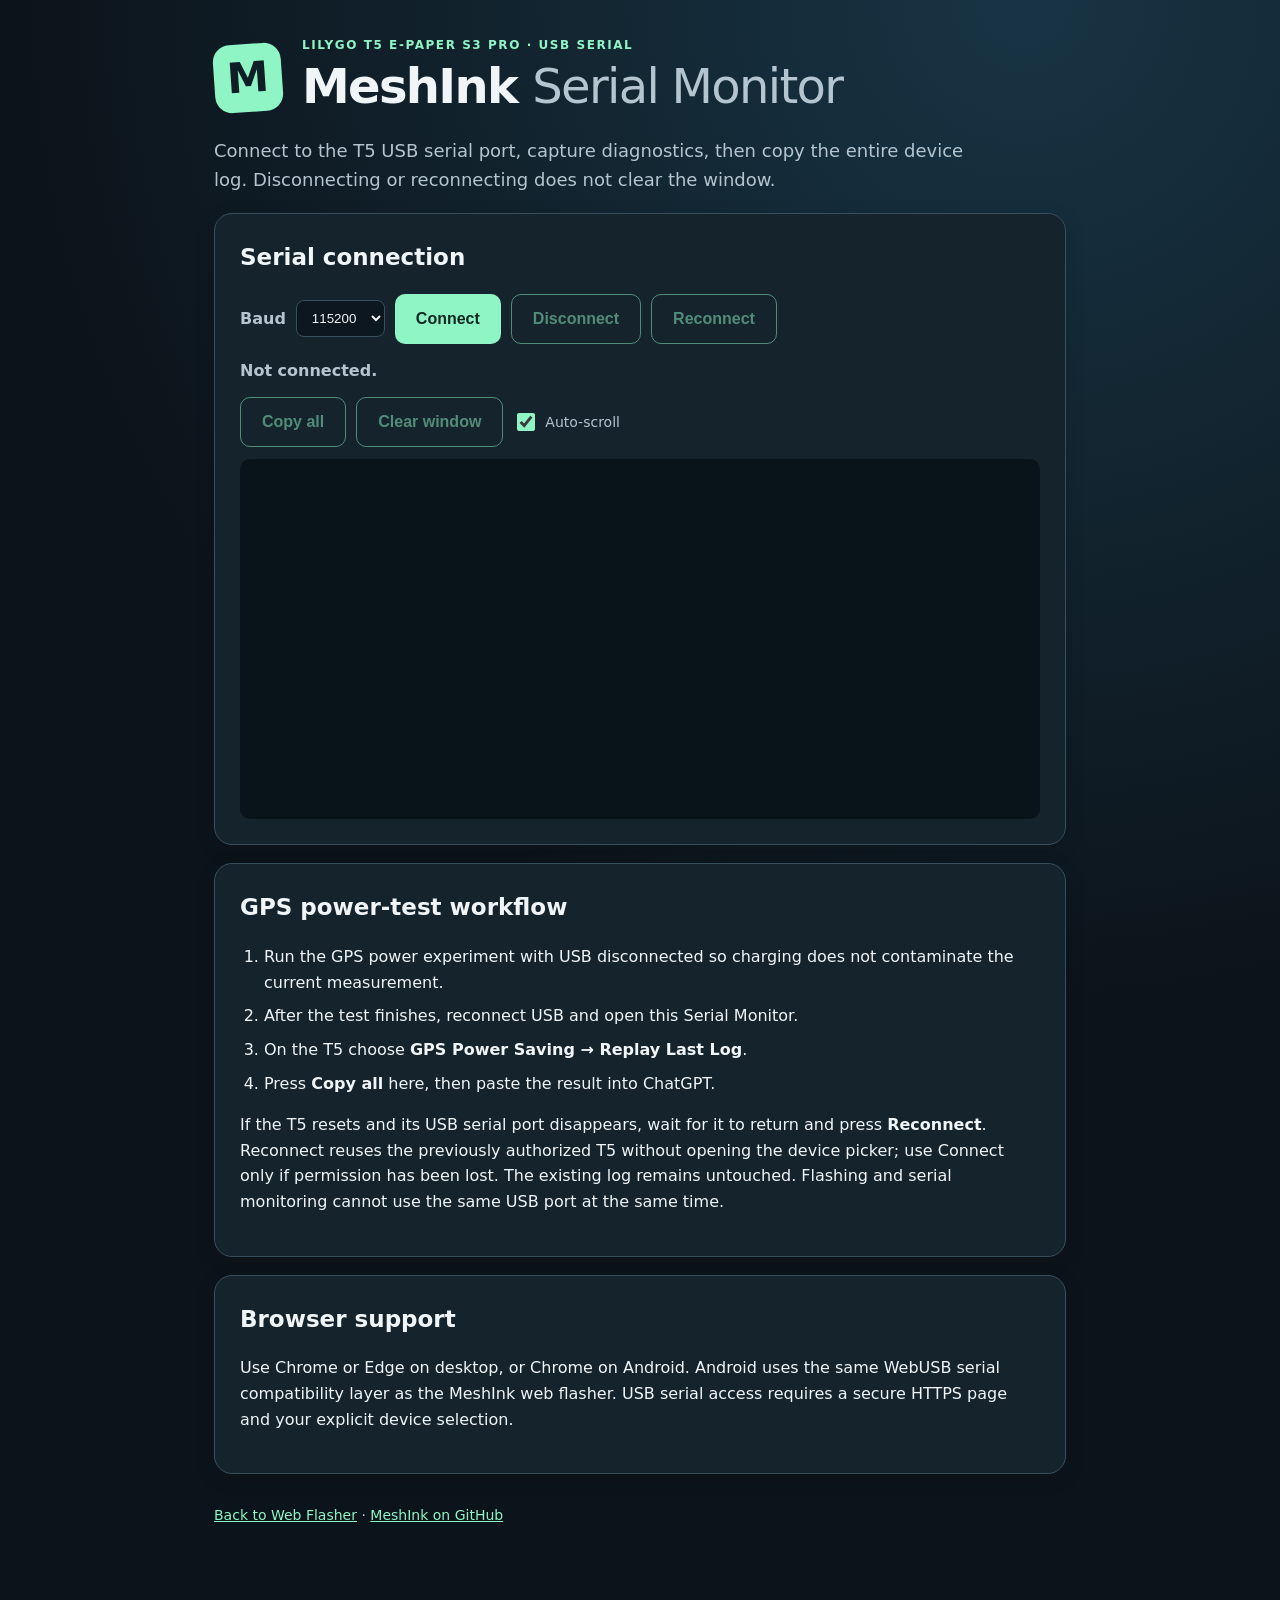
==== web/serial.html @ 802463f7 "web: clarify picker-free serial reconnect" ====
<!doctype html>
<html lang="en">
<head>
  <meta charset="utf-8">
  <meta name="viewport" content="width=device-width, initial-scale=1">
  <meta name="theme-color" content="#101b24">
  <title>MeshInk · Serial Monitor</title>
  <link rel="stylesheet" href="./style.css">
  <script type="module" src="./serial.js"></script>
</head>
<body>
  <main class="shell">
    <header class="brand">
      <div class="brand-icon" aria-hidden="true">M</div>
      <div><p class="eyebrow">LILYGO T5 E-PAPER S3 PRO · USB SERIAL</p><h1>MeshInk <span>Serial Monitor</span></h1></div>
    </header>
    <p class="intro">Connect to the T5 USB serial port, capture diagnostics, then copy the entire device log. Disconnecting or reconnecting does not clear the window.</p>

    <section class="panel" aria-labelledby="serial-heading">
      <h2 id="serial-heading">Serial connection</h2>
      <div class="serial-toolbar">
        <label for="baud-select">Baud</label>
        <select id="baud-select" aria-label="Serial baud rate">
          <option value="115200" selected>115200</option>
          <option value="9600">9600</option>
          <option value="57600">57600</option>
          <option value="230400">230400</option>
          <option value="460800">460800</option>
          <option value="921600">921600</option>
        </select>
        <button id="connect-button" type="button">Connect</button>
        <button id="disconnect-button" type="button" class="secondary-button" disabled>Disconnect</button>
        <button id="reconnect-button" type="button" class="secondary-button" disabled>Reconnect</button>
      </div>
      <p id="serial-status" class="serial-status" role="status" aria-live="polite">Not connected.</p>
      <div class="serial-log-actions">
        <button id="copy-button" type="button" class="secondary-button" disabled>Copy all</button>
        <button id="clear-button" type="button" class="secondary-button" disabled>Clear window</button>
        <label class="serial-autoscroll"><input id="autoscroll" type="checkbox" checked> Auto-scroll</label>
      </div>
      <pre id="serial-log" class="serial-monitor-log" role="log" aria-live="off"></pre>
    </section>

    <section class="panel" aria-labelledby="serial-help-heading">
      <h2 id="serial-help-heading">GPS power-test workflow</h2>
      <ol>
        <li>Run the GPS power experiment with USB disconnected so charging does not contaminate the current measurement.</li>
        <li>After the test finishes, reconnect USB and open this Serial Monitor.</li>
        <li>On the T5 choose <strong>GPS Power Saving → Replay Last Log</strong>.</li>
        <li>Press <strong>Copy all</strong> here, then paste the result into ChatGPT.</li>
      </ol>
      <p>If the T5 resets and its USB serial port disappears, wait for it to return and press <strong>Reconnect</strong>. Reconnect reuses the previously authorized T5 without opening the device picker; use Connect only if permission has been lost. The existing log remains untouched. Flashing and serial monitoring cannot use the same USB port at the same time.</p>
    </section>

    <section class="panel" aria-labelledby="browser-heading">
      <h2 id="browser-heading">Browser support</h2>
      <p>Use Chrome or Edge on desktop, or Chrome on Android. Android uses the same WebUSB serial compatibility layer as the MeshInk web flasher. USB serial access requires a secure HTTPS page and your explicit device selection.</p>
    </section>

    <footer><a href="./">Back to Web Flasher</a> · <a href="https://github.com/samo-nz/mesh-ink" target="_blank" rel="noopener noreferrer">MeshInk on GitHub</a></footer>
  </main>
</body>
</html>
---- web/style.css ----
:root{color-scheme:dark;--bg:#0c141b;--panel:#15232d;--line:#38505e;--ink:#f0f5f7;--muted:#b5c5cf;--accent:#8ff5c5;--warn:#ffbd91;--focus:#aad9ff}*{box-sizing:border-box}body{margin:0;background:radial-gradient(circle at 80% 0,#183444 0,var(--bg) 52%);color:var(--ink);font:16px/1.6 system-ui,-apple-system,BlinkMacSystemFont,"Segoe UI",sans-serif}.shell{max-width:900px;margin:auto;padding:36px 24px 60px}.brand{display:flex;align-items:center;gap:20px}.brand-icon{display:grid;place-items:center;width:68px;height:68px;flex:none;border-radius:17px;color:#101e27;background:var(--accent);font-size:42px;font-weight:900;transform:rotate(-4deg)}h1{font-size:clamp(30px,5vw,48px);letter-spacing:-.035em;line-height:1.13;margin:4px 0 6px}h1 span{font-weight:400;color:var(--muted)}.eyebrow{margin:0;color:var(--accent);letter-spacing:.13em;font-size:12px;font-weight:800}.intro{font-size:18px;color:var(--muted);max-width:760px}.status-line{display:inline-block;border:1px solid var(--line);border-radius:50px;padding:5px 15px;color:var(--accent);font-weight:650;margin-bottom:12px}.panel{background:var(--panel);border:1px solid var(--line);border-radius:18px;padding:25px;margin:18px 0;box-shadow:0 5px 20px #0002}h2{margin:0 0 18px;font-size:23px}.choices{display:grid;gap:12px}.option{display:flex;gap:14px;align-items:flex-start;border:2px solid var(--line);border-radius:13px;padding:17px;cursor:pointer;min-height:102px}.option:has(input:checked){border-color:var(--accent);background:#1b3536}.option.destructive:has(input:checked){border-color:var(--warn);background:#3a2b26}.option input{accent-color:var(--accent);width:20px;height:20px;margin:5px 0 0;flex:none}.option span{display:block}.option strong{font-size:18px}.option small{display:block;font-size:14px;color:var(--muted);margin-top:5px;line-height:1.55}code{border-radius:4px;background:#0005;padding:1px 5px;color:#d9e8ef}.wipe-confirm{margin:14px 0;padding:15px 18px;border:1px solid var(--warn);border-radius:11px}.wipe-confirm[hidden],progress[hidden]{display:none}.wipe-confirm input{font:inherit;letter-spacing:.1em;background:#071017;color:var(--ink);border:1px solid var(--line);border-radius:8px;padding:8px;margin-left:8px;width:125px}.warning{color:var(--warn);margin:8px 0 0}.actions{display:flex;gap:16px;align-items:center;margin-top:22px;flex-wrap:wrap}button{appearance:none;border:none;border-radius:10px;background:var(--accent);color:#112820;padding:13px 21px;font:700 16px/1.2 inherit;cursor:pointer;min-height:50px;font-weight:800;font-size:16px}button:hover:not(:disabled){filter:brightness(1.08)}button:disabled{opacity:.5;cursor:not-allowed}button.wipe{background:var(--warn);color:#382011}#flash-detail{font-size:14px;color:var(--muted)}progress{margin-top:18px;width:100%;height:16px;accent-color:var(--accent)}#progress-label{margin:5px 0;color:var(--muted)}ol{padding-left:24px}li{margin:8px 0}a{color:var(--accent)}pre{margin:0;white-space:pre-wrap;overflow-wrap:anywhere;border-radius:10px;background:#08131a;color:#c5ffdd;font:13px/1.55 ui-monospace,Consolas,monospace;padding:18px;max-height:265px;overflow:auto}footer{font-size:14px;color:var(--muted);margin:30px 0}button:focus-visible,input:focus-visible,a:focus-visible{outline:3px solid var(--focus);outline-offset:3px}@media(max-width:560px){.shell{padding:20px 14px 44px}.panel{padding:18px}.brand{gap:12px}.brand-icon{width:54px;height:54px;font-size:34px}.wipe-confirm input{display:block;margin:8px 0}}
/* Keep live activity visible beside the flash action instead of below setup instructions. */
.live-status{margin-top:15px;border-top:1px solid var(--line);padding-top:12px}
.live-status h3{font-size:16px;margin:0 0 8px;color:var(--accent)}
.live-status pre{max-height:185px;min-height:74px}
button[hidden]{display:none}
#restart-button{background:transparent;color:var(--accent);border:1px solid var(--accent)}

.firmware-status{display:flex;align-items:center;gap:10px;flex-wrap:wrap}
.source-select-label{color:var(--muted);font-size:13px;font-weight:700;margin-left:2px}
#firmware-source-select{appearance:auto;background:#0c171f;color:var(--ink);border:1px solid var(--line);border-radius:8px;padding:5px 9px;font:650 13px/1.2 inherit;cursor:pointer}
#firmware-source-select:focus-visible{outline:3px solid var(--focus);outline-offset:2px}
.hidden-file-input{position:fixed;left:-10000px;top:auto;width:1px;height:1px;opacity:0;pointer-events:none}


/* Web flasher -> standalone serial monitor */
.tool-links{display:flex;align-items:center;gap:12px;flex-wrap:wrap;margin:12px 0 18px;color:var(--muted);font-size:14px}
.tool-link{display:inline-flex;align-items:center;border:1px solid var(--accent);border-radius:999px;padding:7px 12px;text-decoration:none;font-weight:800}
.serial-toolbar,.serial-log-actions{display:flex;align-items:center;gap:10px;flex-wrap:wrap}
.serial-toolbar label{color:var(--muted);font-weight:700}
.serial-toolbar select{appearance:auto;background:#0c171f;color:var(--ink);border:1px solid var(--line);border-radius:8px;padding:9px 11px;font:650 14px/1.2 inherit}
.secondary-button{background:transparent;color:var(--accent);border:1px solid var(--accent)}
.serial-status{min-height:1.6em;margin:14px 0;color:var(--muted);font-weight:650}
.serial-status[data-kind="ok"]{color:var(--accent)}
.serial-status[data-kind="warn"],.serial-status[data-kind="error"]{color:var(--warn)}
.serial-log-actions{margin:12px 0}
.serial-autoscroll{display:inline-flex;align-items:center;gap:7px;color:var(--muted);font-size:14px}
.serial-autoscroll input{width:18px;height:18px;accent-color:var(--accent)}
.serial-monitor-log{min-height:360px;max-height:62vh;white-space:pre-wrap;overflow-wrap:anywhere}
@media(max-width:560px){.serial-toolbar button,.serial-log-actions button{flex:1 1 42%}.serial-monitor-log{min-height:320px;max-height:56vh}}
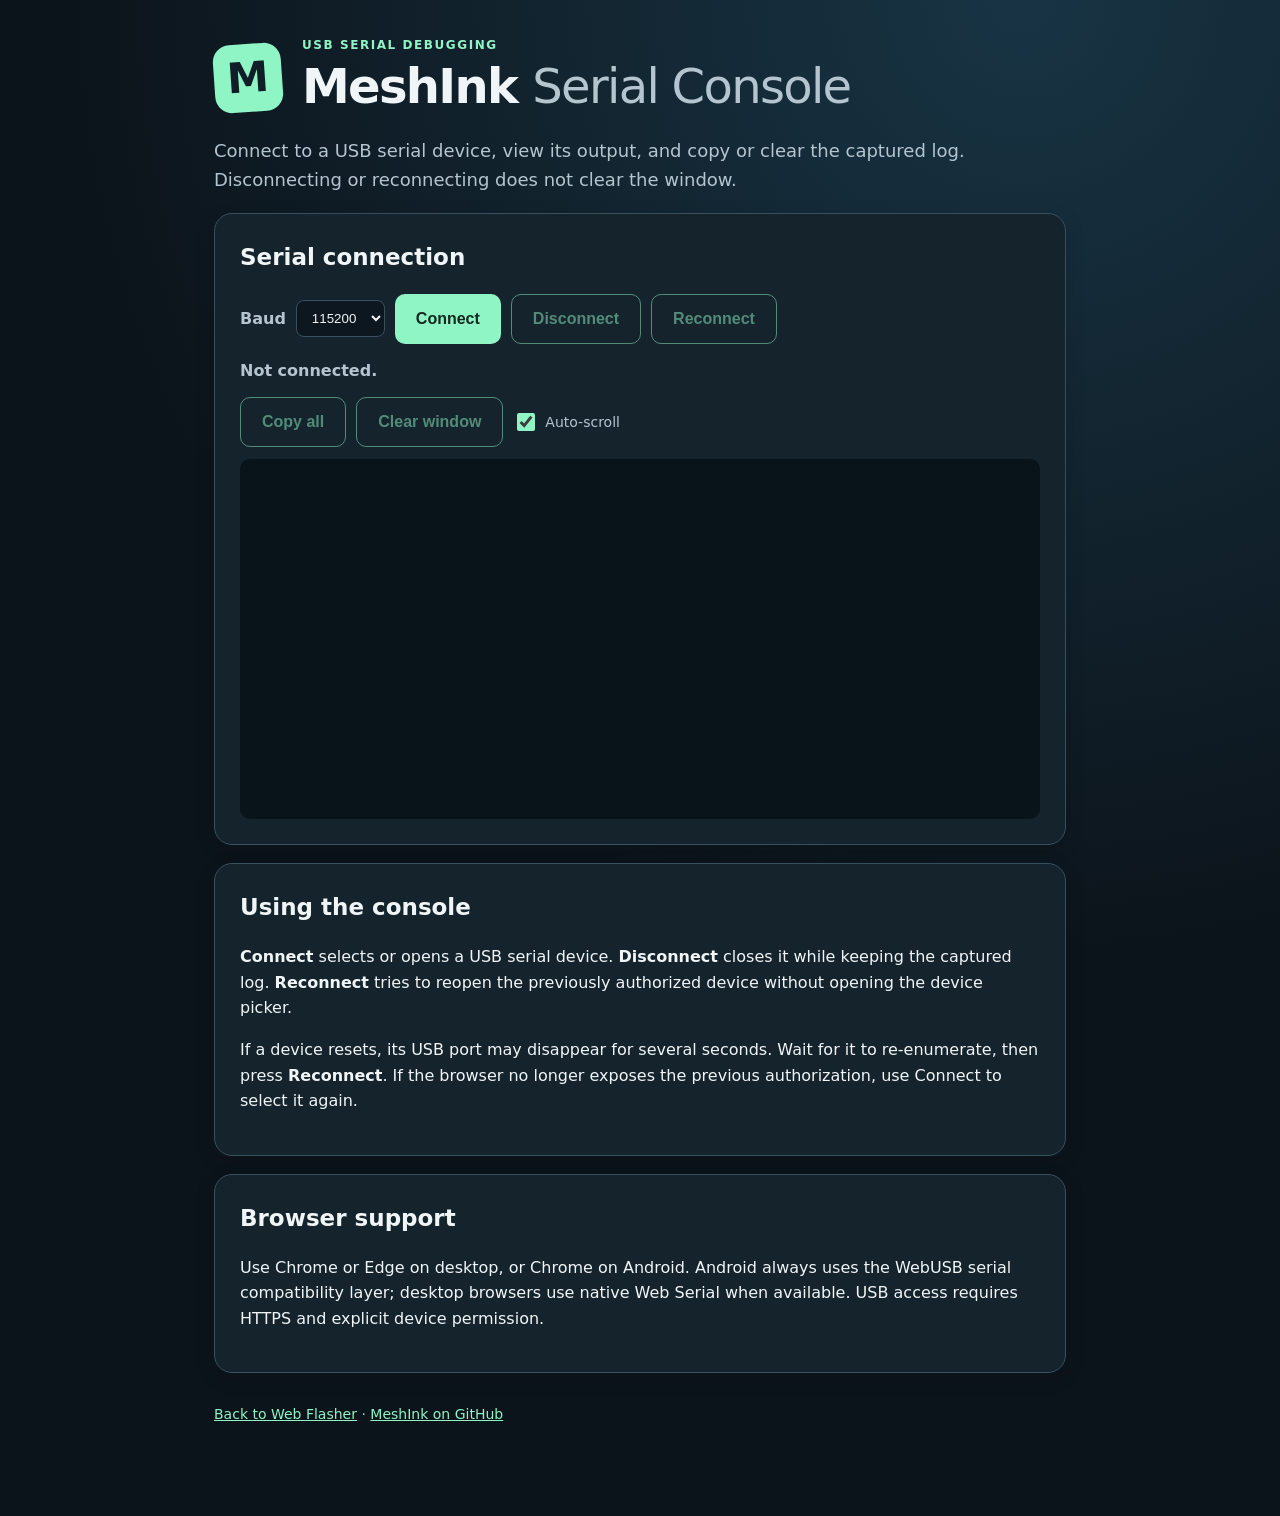
==== commit 8a2ac09b: "web: refine Android serial console" ====
--- a/web/serial.html
+++ b/web/serial.html
@@ -4,7 +4,7 @@
   <meta charset="utf-8">
   <meta name="viewport" content="width=device-width, initial-scale=1">
   <meta name="theme-color" content="#101b24">
-  <title>MeshInk · Serial Monitor</title>
+  <title>MeshInk · Serial Console</title>
   <link rel="stylesheet" href="./style.css">
   <script type="module" src="./serial.js"></script>
 </head>
@@ -12,9 +12,9 @@
   <main class="shell">
     <header class="brand">
       <div class="brand-icon" aria-hidden="true">M</div>
-      <div><p class="eyebrow">LILYGO T5 E-PAPER S3 PRO · USB SERIAL</p><h1>MeshInk <span>Serial Monitor</span></h1></div>
+      <div><p class="eyebrow">USB SERIAL DEBUGGING</p><h1>MeshInk <span>Serial Console</span></h1></div>
     </header>
-    <p class="intro">Connect to the T5 USB serial port, capture diagnostics, then copy the entire device log. Disconnecting or reconnecting does not clear the window.</p>
+    <p class="intro">Connect to a USB serial device, view its output, and copy or clear the captured log. Disconnecting or reconnecting does not clear the window.</p>
 
     <section class="panel" aria-labelledby="serial-heading">
       <h2 id="serial-heading">Serial connection</h2>
@@ -41,20 +41,15 @@
       <pre id="serial-log" class="serial-monitor-log" role="log" aria-live="off"></pre>
     </section>
 
-    <section class="panel" aria-labelledby="serial-help-heading">
-      <h2 id="serial-help-heading">GPS power-test workflow</h2>
-      <ol>
-        <li>Run the GPS power experiment with USB disconnected so charging does not contaminate the current measurement.</li>
-        <li>After the test finishes, reconnect USB and open this Serial Monitor.</li>
-        <li>On the T5 choose <strong>GPS Power Saving → Replay Last Log</strong>.</li>
-        <li>Press <strong>Copy all</strong> here, then paste the result into ChatGPT.</li>
-      </ol>
-      <p>If the T5 resets and its USB serial port disappears, wait for it to return and press <strong>Reconnect</strong>. Reconnect reuses the previously authorized T5 without opening the device picker; use Connect only if permission has been lost. The existing log remains untouched. Flashing and serial monitoring cannot use the same USB port at the same time.</p>
+    <section class="panel" aria-labelledby="console-help-heading">
+      <h2 id="console-help-heading">Using the console</h2>
+      <p><strong>Connect</strong> selects or opens a USB serial device. <strong>Disconnect</strong> closes it while keeping the captured log. <strong>Reconnect</strong> tries to reopen the previously authorized device without opening the device picker.</p>
+      <p>If a device resets, its USB port may disappear for several seconds. Wait for it to re-enumerate, then press <strong>Reconnect</strong>. If the browser no longer exposes the previous authorization, use Connect to select it again.</p>
     </section>
 
     <section class="panel" aria-labelledby="browser-heading">
       <h2 id="browser-heading">Browser support</h2>
-      <p>Use Chrome or Edge on desktop, or Chrome on Android. Android uses the same WebUSB serial compatibility layer as the MeshInk web flasher. USB serial access requires a secure HTTPS page and your explicit device selection.</p>
+      <p>Use Chrome or Edge on desktop, or Chrome on Android. Android always uses the WebUSB serial compatibility layer; desktop browsers use native Web Serial when available. USB access requires HTTPS and explicit device permission.</p>
     </section>
 
     <footer><a href="./">Back to Web Flasher</a> · <a href="https://github.com/samo-nz/mesh-ink" target="_blank" rel="noopener noreferrer">MeshInk on GitHub</a></footer>
--- a/web/style.css
+++ b/web/style.css
@@ -1,4 +1,4 @@
-:root{color-scheme:dark;--bg:#0c141b;--panel:#15232d;--line:#38505e;--ink:#f0f5f7;--muted:#b5c5cf;--accent:#8ff5c5;--warn:#ffbd91;--focus:#aad9ff}*{box-sizing:border-box}body{margin:0;background:radial-gradient(circle at 80% 0,#183444 0,var(--bg) 52%);color:var(--ink);font:16px/1.6 system-ui,-apple-system,BlinkMacSystemFont,"Segoe UI",sans-serif}.shell{max-width:900px;margin:auto;padding:36px 24px 60px}.brand{display:flex;align-items:center;gap:20px}.brand-icon{display:grid;place-items:center;width:68px;height:68px;flex:none;border-radius:17px;color:#101e27;background:var(--accent);font-size:42px;font-weight:900;transform:rotate(-4deg)}h1{font-size:clamp(30px,5vw,48px);letter-spacing:-.035em;line-height:1.13;margin:4px 0 6px}h1 span{font-weight:400;color:var(--muted)}.eyebrow{margin:0;color:var(--accent);letter-spacing:.13em;font-size:12px;font-weight:800}.intro{font-size:18px;color:var(--muted);max-width:760px}.status-line{display:inline-block;border:1px solid var(--line);border-radius:50px;padding:5px 15px;color:var(--accent);font-weight:650;margin-bottom:12px}.panel{background:var(--panel);border:1px solid var(--line);border-radius:18px;padding:25px;margin:18px 0;box-shadow:0 5px 20px #0002}h2{margin:0 0 18px;font-size:23px}.choices{display:grid;gap:12px}.option{display:flex;gap:14px;align-items:flex-start;border:2px solid var(--line);border-radius:13px;padding:17px;cursor:pointer;min-height:102px}.option:has(input:checked){border-color:var(--accent);background:#1b3536}.option.destructive:has(input:checked){border-color:var(--warn);background:#3a2b26}.option input{accent-color:var(--accent);width:20px;height:20px;margin:5px 0 0;flex:none}.option span{display:block}.option strong{font-size:18px}.option small{display:block;font-size:14px;color:var(--muted);margin-top:5px;line-height:1.55}code{border-radius:4px;background:#0005;padding:1px 5px;color:#d9e8ef}.wipe-confirm{margin:14px 0;padding:15px 18px;border:1px solid var(--warn);border-radius:11px}.wipe-confirm[hidden],progress[hidden]{display:none}.wipe-confirm input{font:inherit;letter-spacing:.1em;background:#071017;color:var(--ink);border:1px solid var(--line);border-radius:8px;padding:8px;margin-left:8px;width:125px}.warning{color:var(--warn);margin:8px 0 0}.actions{display:flex;gap:16px;align-items:center;margin-top:22px;flex-wrap:wrap}button{appearance:none;border:none;border-radius:10px;background:var(--accent);color:#112820;padding:13px 21px;font:700 16px/1.2 inherit;cursor:pointer;min-height:50px;font-weight:800;font-size:16px}button:hover:not(:disabled){filter:brightness(1.08)}button:disabled{opacity:.5;cursor:not-allowed}button.wipe{background:var(--warn);color:#382011}#flash-detail{font-size:14px;color:var(--muted)}progress{margin-top:18px;width:100%;height:16px;accent-color:var(--accent)}#progress-label{margin:5px 0;color:var(--muted)}ol{padding-left:24px}li{margin:8px 0}a{color:var(--accent)}pre{margin:0;white-space:pre-wrap;overflow-wrap:anywhere;border-radius:10px;background:#08131a;color:#c5ffdd;font:13px/1.55 ui-monospace,Consolas,monospace;padding:18px;max-height:265px;overflow:auto}footer{font-size:14px;color:var(--muted);margin:30px 0}button:focus-visible,input:focus-visible,a:focus-visible{outline:3px solid var(--focus);outline-offset:3px}@media(max-width:560px){.shell{padding:20px 14px 44px}.panel{padding:18px}.brand{gap:12px}.brand-icon{width:54px;height:54px;font-size:34px}.wipe-confirm input{display:block;margin:8px 0}}
+:root{color-scheme:dark;--bg:#0c141b;--panel:#15232d;--line:#38505e;--ink:#f0f5f7;--muted:#b5c5cf;--accent:#8ff5c5;--warn:#ffbd91;--focus:#aad9ff}*{box-sizing:border-box}body{margin:0;background:radial-gradient(circle at 80% 0,#183444 0,var(--bg) 52%);color:var(--ink);font:16px/1.6 system-ui,-apple-system,BlinkMacSystemFont,"Segoe UI",sans-serif}.shell{max-width:900px;margin:auto;padding:36px 24px 60px}.brand{display:flex;align-items:center;gap:20px}.brand-icon{display:grid;place-items:center;width:68px;height:68px;flex:none;border-radius:17px;color:#101e27;background:var(--accent);font-size:42px;font-weight:900;transform:rotate(-4deg)}h1{font-size:clamp(30px,5vw,48px);letter-spacing:-.035em;line-height:1.13;margin:4px 0 6px}h1 span{font-weight:400;color:var(--muted)}.eyebrow{margin:0;color:var(--accent);letter-spacing:.13em;font-size:12px;font-weight:800}.intro{font-size:18px;color:var(--muted);max-width:760px}.status-line{display:inline-block;border:1px solid var(--line);border-radius:50px;padding:5px 15px;color:var(--accent);font-weight:650;margin-bottom:12px}.panel{background:var(--panel);border:1px solid var(--line);border-radius:18px;padding:25px;margin:18px 0;box-shadow:0 5px 20px #0002}h2{margin:0 0 18px;font-size:23px}.choices{display:grid;gap:12px}.option{display:flex;gap:14px;align-items:flex-start;border:2px solid var(--line);border-radius:13px;padding:17px;cursor:pointer;min-height:102px}.option:has(input:checked){border-color:var(--accent);background:#1b3536}.option.destructive:has(input:checked){border-color:var(--warn);background:#3a2b26}.option input{accent-color:var(--accent);width:20px;height:20px;margin:5px 0 0;flex:none}.option span{display:block}.option strong{font-size:18px}.option small{display:block;font-size:14px;color:var(--muted);margin-top:5px;line-height:1.55}code{border-radius:4px;background:#0005;padding:1px 5px;color:#d9e8ef}.wipe-confirm{margin:14px 0;padding:15px 18px;border:1px solid var(--warn);border-radius:11px}.wipe-confirm[hidden],progress[hidden]{display:none}.wipe-confirm input{font:inherit;letter-spacing:.1em;background:#071017;color:var(--ink);border:1px solid var(--line);border-radius:8px;padding:8px;margin-left:8px;width:125px}.warning{color:var(--warn);margin:8px 0 0}.actions{display:flex;gap:16px;align-items:center;margin-top:22px;flex-wrap:wrap}button{appearance:none;border:none;border-radius:10px;background:var(--accent);color:#112820;padding:13px 21px;font:700 16px/1.2 inherit;cursor:pointer;min-height:50px;font-weight:800;font-size:16px}button:hover:not(:disabled){filter:brightness(1.08)}button:disabled{opacity:.5;cursor:not-allowed}button.wipe{background:var(--warn);color:#382011}#flash-detail{font-size:14px;color:var(--muted)}progress{margin-top:18px;width:100%;height:16px;accent-color:var(--accent)}#progress-label{margin:5px 0;color:var(--muted)}ol{padding-left:24px}li{margin:8px 0}a{color:var(--accent)}pre{margin:0;white-space:pre-wrap;overflow-wrap:anywhere;border-radius:10px;background:#08131a;color:#c5ffdd;font:13px/1.55 ui-monospace,Consolas,monospace;padding:18px;max-height:265px;overflow:auto}footer{font-size:14px;color:var(--muted);margin:30px 0}button:focus-visible,input:focus-visible,select:focus-visible,a:focus-visible{outline:3px solid var(--focus);outline-offset:3px}@media(max-width:560px){.shell{padding:20px 14px 44px}.panel{padding:18px}.brand{gap:12px}.brand-icon{width:54px;height:54px;font-size:34px}.wipe-confirm input{display:block;margin:8px 0}}
 /* Keep live activity visible beside the flash action instead of below setup instructions. */
 .live-status{margin-top:15px;border-top:1px solid var(--line);padding-top:12px}
 .live-status h3{font-size:16px;margin:0 0 8px;color:var(--accent)}
@@ -13,9 +13,8 @@
 .hidden-file-input{position:fixed;left:-10000px;top:auto;width:1px;height:1px;opacity:0;pointer-events:none}
 
 
-/* Web flasher -> standalone serial monitor */
-.tool-links{display:flex;align-items:center;gap:12px;flex-wrap:wrap;margin:12px 0 18px;color:var(--muted);font-size:14px}
-.tool-link{display:inline-flex;align-items:center;border:1px solid var(--accent);border-radius:999px;padding:7px 12px;text-decoration:none;font-weight:800}
+/* Web flasher -> standalone serial console */
+.serial-console-button{display:inline-flex;align-items:center;justify-content:center;border:1px solid var(--accent);border-radius:8px;padding:6px 11px;text-decoration:none;font:800 13px/1.2 inherit;min-height:32px;white-space:nowrap}
 .serial-toolbar,.serial-log-actions{display:flex;align-items:center;gap:10px;flex-wrap:wrap}
 .serial-toolbar label{color:var(--muted);font-weight:700}
 .serial-toolbar select{appearance:auto;background:#0c171f;color:var(--ink);border:1px solid var(--line);border-radius:8px;padding:9px 11px;font:650 14px/1.2 inherit}
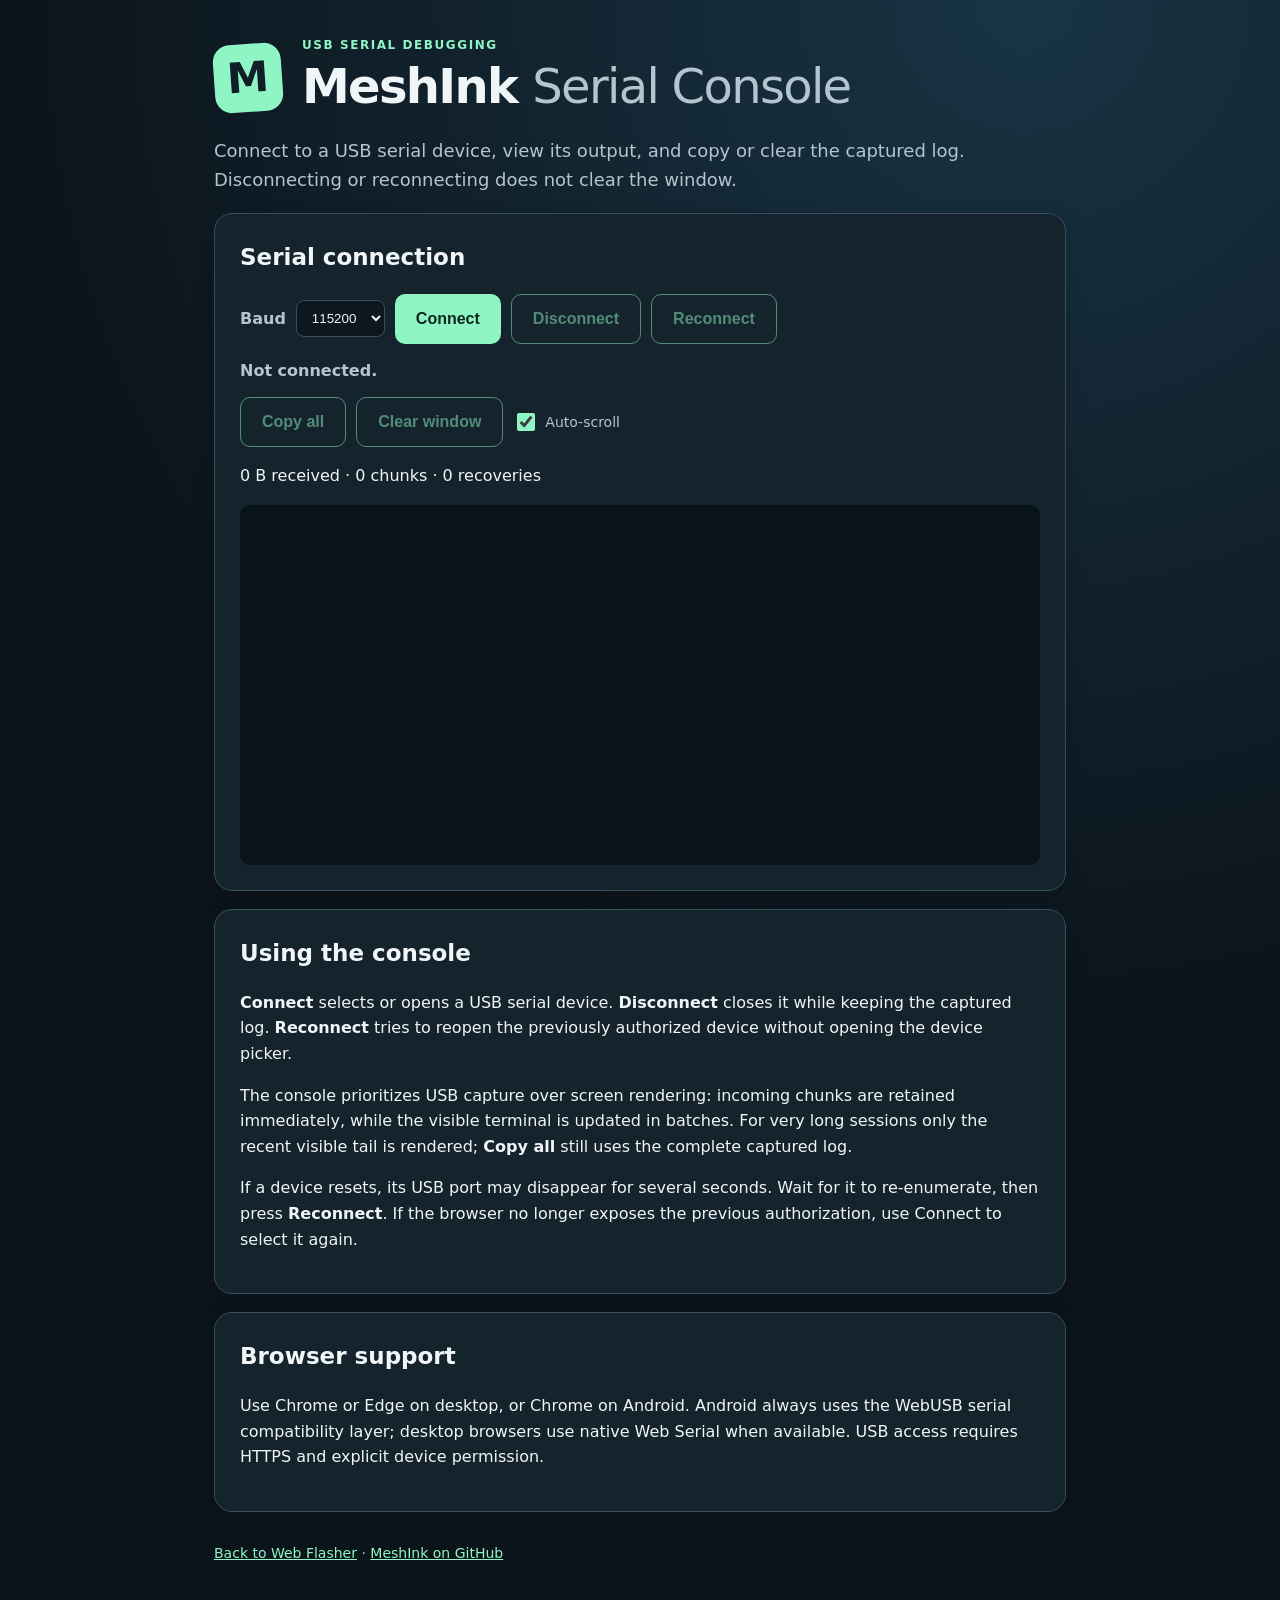
==== commit a1ad90e7: "web: explain receiver-first serial console" ====
--- a/web/serial.html
+++ b/web/serial.html
@@ -38,12 +38,14 @@
         <button id="clear-button" type="button" class="secondary-button" disabled>Clear window</button>
         <label class="serial-autoscroll"><input id="autoscroll" type="checkbox" checked> Auto-scroll</label>
       </div>
+      <p id="serial-stats" class="serial-stats">0 B received · 0 chunks · 0 recoveries</p>
       <pre id="serial-log" class="serial-monitor-log" role="log" aria-live="off"></pre>
     </section>
 
     <section class="panel" aria-labelledby="console-help-heading">
       <h2 id="console-help-heading">Using the console</h2>
       <p><strong>Connect</strong> selects or opens a USB serial device. <strong>Disconnect</strong> closes it while keeping the captured log. <strong>Reconnect</strong> tries to reopen the previously authorized device without opening the device picker.</p>
+      <p>The console prioritizes USB capture over screen rendering: incoming chunks are retained immediately, while the visible terminal is updated in batches. For very long sessions only the recent visible tail is rendered; <strong>Copy all</strong> still uses the complete captured log.</p>
       <p>If a device resets, its USB port may disappear for several seconds. Wait for it to re-enumerate, then press <strong>Reconnect</strong>. If the browser no longer exposes the previous authorization, use Connect to select it again.</p>
     </section>
 
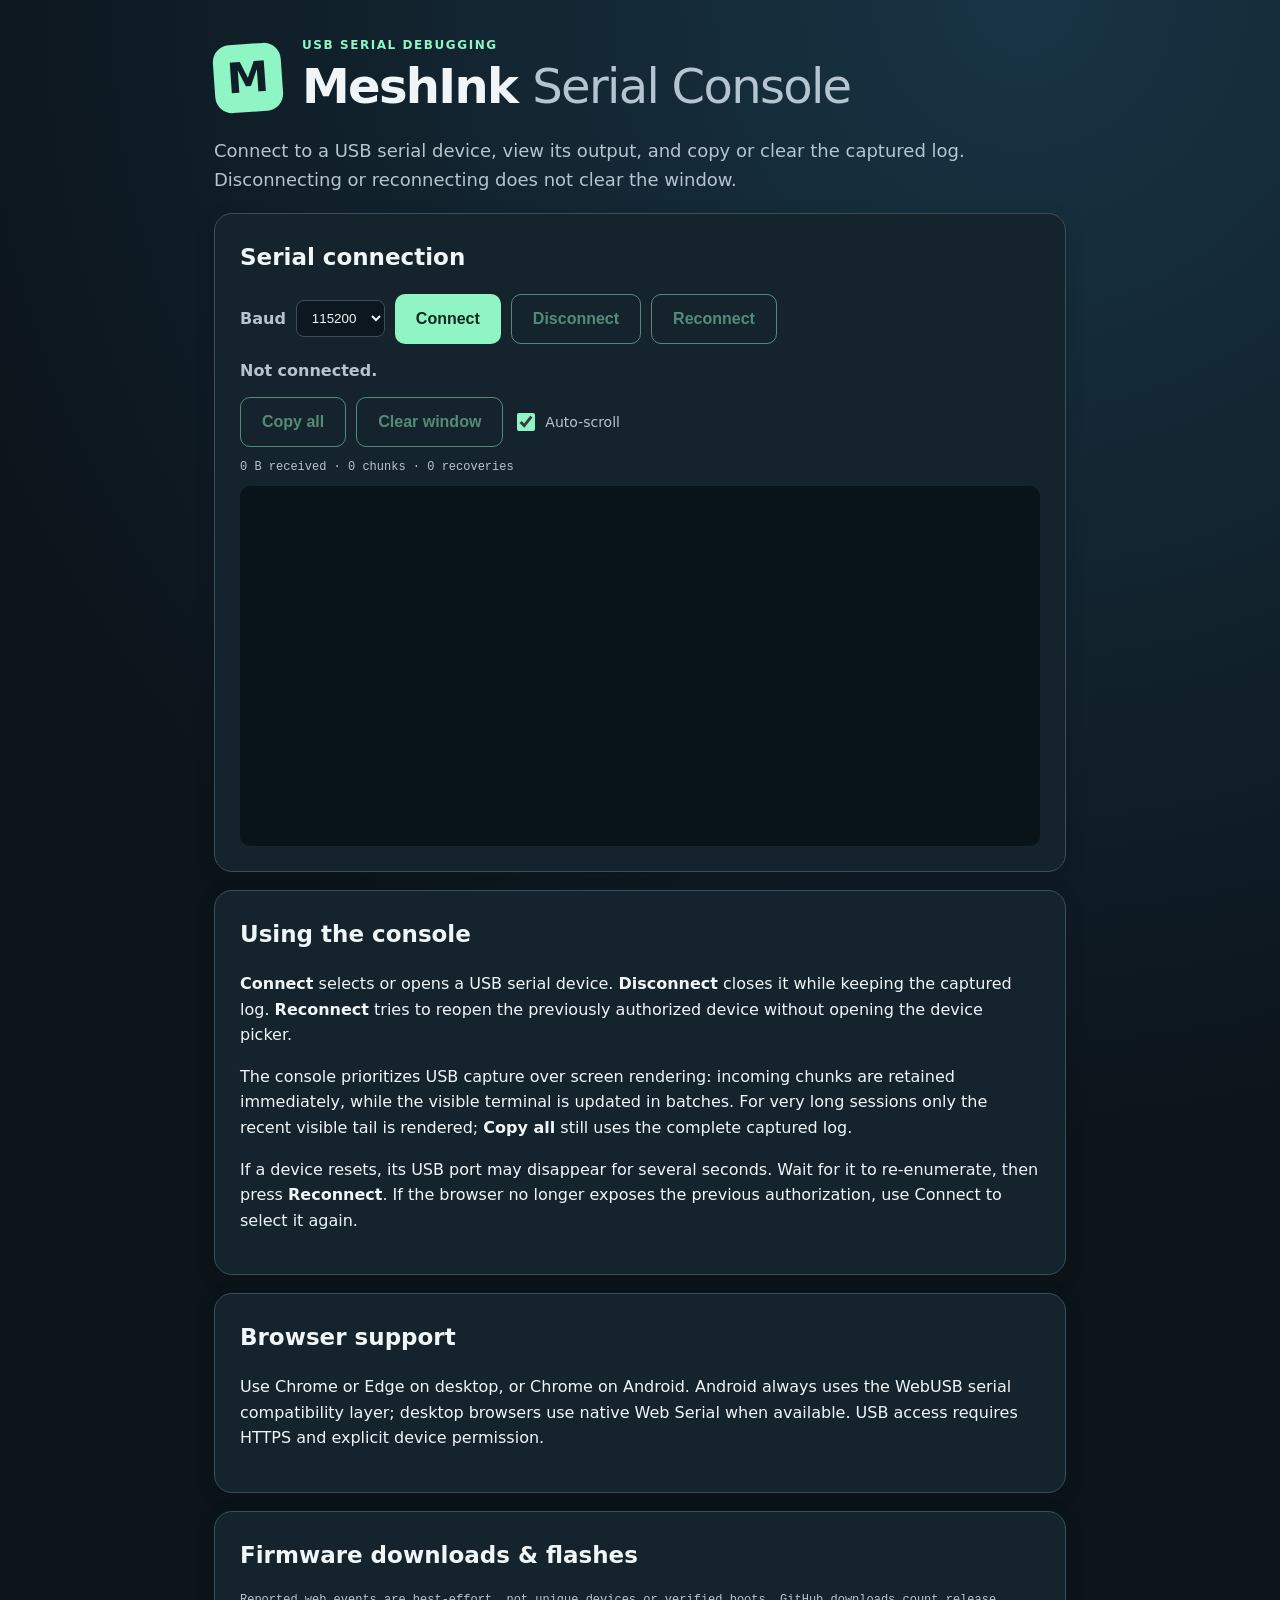
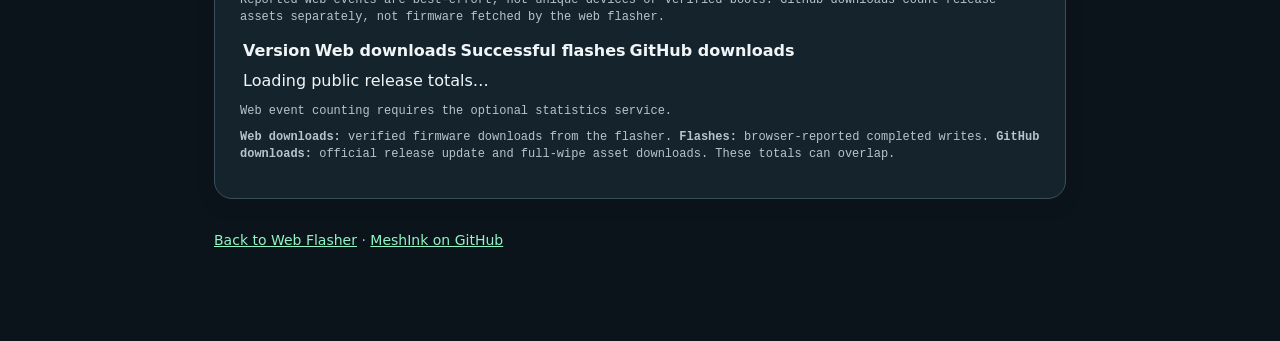
==== commit 88ba5e6f: "web: show per-version usage table at bottom of serial console" ====
--- a/web/serial.html
+++ b/web/serial.html
@@ -54,6 +54,19 @@
       <p>Use Chrome or Edge on desktop, or Chrome on Android. Android always uses the WebUSB serial compatibility layer; desktop browsers use native Web Serial when available. USB access requires HTTPS and explicit device permission.</p>
     </section>
 
+    <section class="panel" aria-labelledby="usage-heading">
+      <h2 id="usage-heading">Firmware downloads &amp; flashes</h2>
+      <p class="serial-stats">Reported web events are best-effort, not unique devices or verified boots. GitHub downloads count release assets separately, not firmware fetched by the web flasher.</p>
+      <div class="usage-table-scroll">
+        <table class="usage-table">
+          <thead><tr><th>Version</th><th>Web downloads</th><th>Successful flashes</th><th>GitHub downloads</th></tr></thead>
+          <tbody id="usage-rows"><tr><td colspan="4">Loading public release totals…</td></tr></tbody>
+        </table>
+      </div>
+      <p id="usage-status" class="serial-stats" role="status" aria-live="polite">Web event counting requires the optional statistics service.</p>
+      <p class="serial-stats"><strong>Web downloads:</strong> verified firmware downloads from the flasher. <strong>Flashes:</strong> browser-reported completed writes. <strong>GitHub downloads:</strong> official release update and full-wipe asset downloads. These totals can overlap.</p>
+    </section>
+
     <footer><a href="./">Back to Web Flasher</a> · <a href="https://github.com/samo-nz/mesh-ink" target="_blank" rel="noopener noreferrer">MeshInk on GitHub</a></footer>
   </main>
 </body>
--- a/web/style.css
+++ b/web/style.css
@@ -25,5 +25,6 @@
 .serial-log-actions{margin:12px 0}
 .serial-autoscroll{display:inline-flex;align-items:center;gap:7px;color:var(--muted);font-size:14px}
 .serial-autoscroll input{width:18px;height:18px;accent-color:var(--accent)}
-.serial-monitor-log{min-height:360px;max-height:62vh;white-space:pre-wrap;overflow-wrap:anywhere}
+.serial-stats{margin:6px 0 10px;color:var(--muted);font:12px/1.4 ui-monospace,Consolas,monospace}
+.serial-monitor-log{min-height:360px;max-height:62vh;white-space:pre;overflow-wrap:normal;overflow:auto}
 @media(max-width:560px){.serial-toolbar button,.serial-log-actions button{flex:1 1 42%}.serial-monitor-log{min-height:320px;max-height:56vh}}
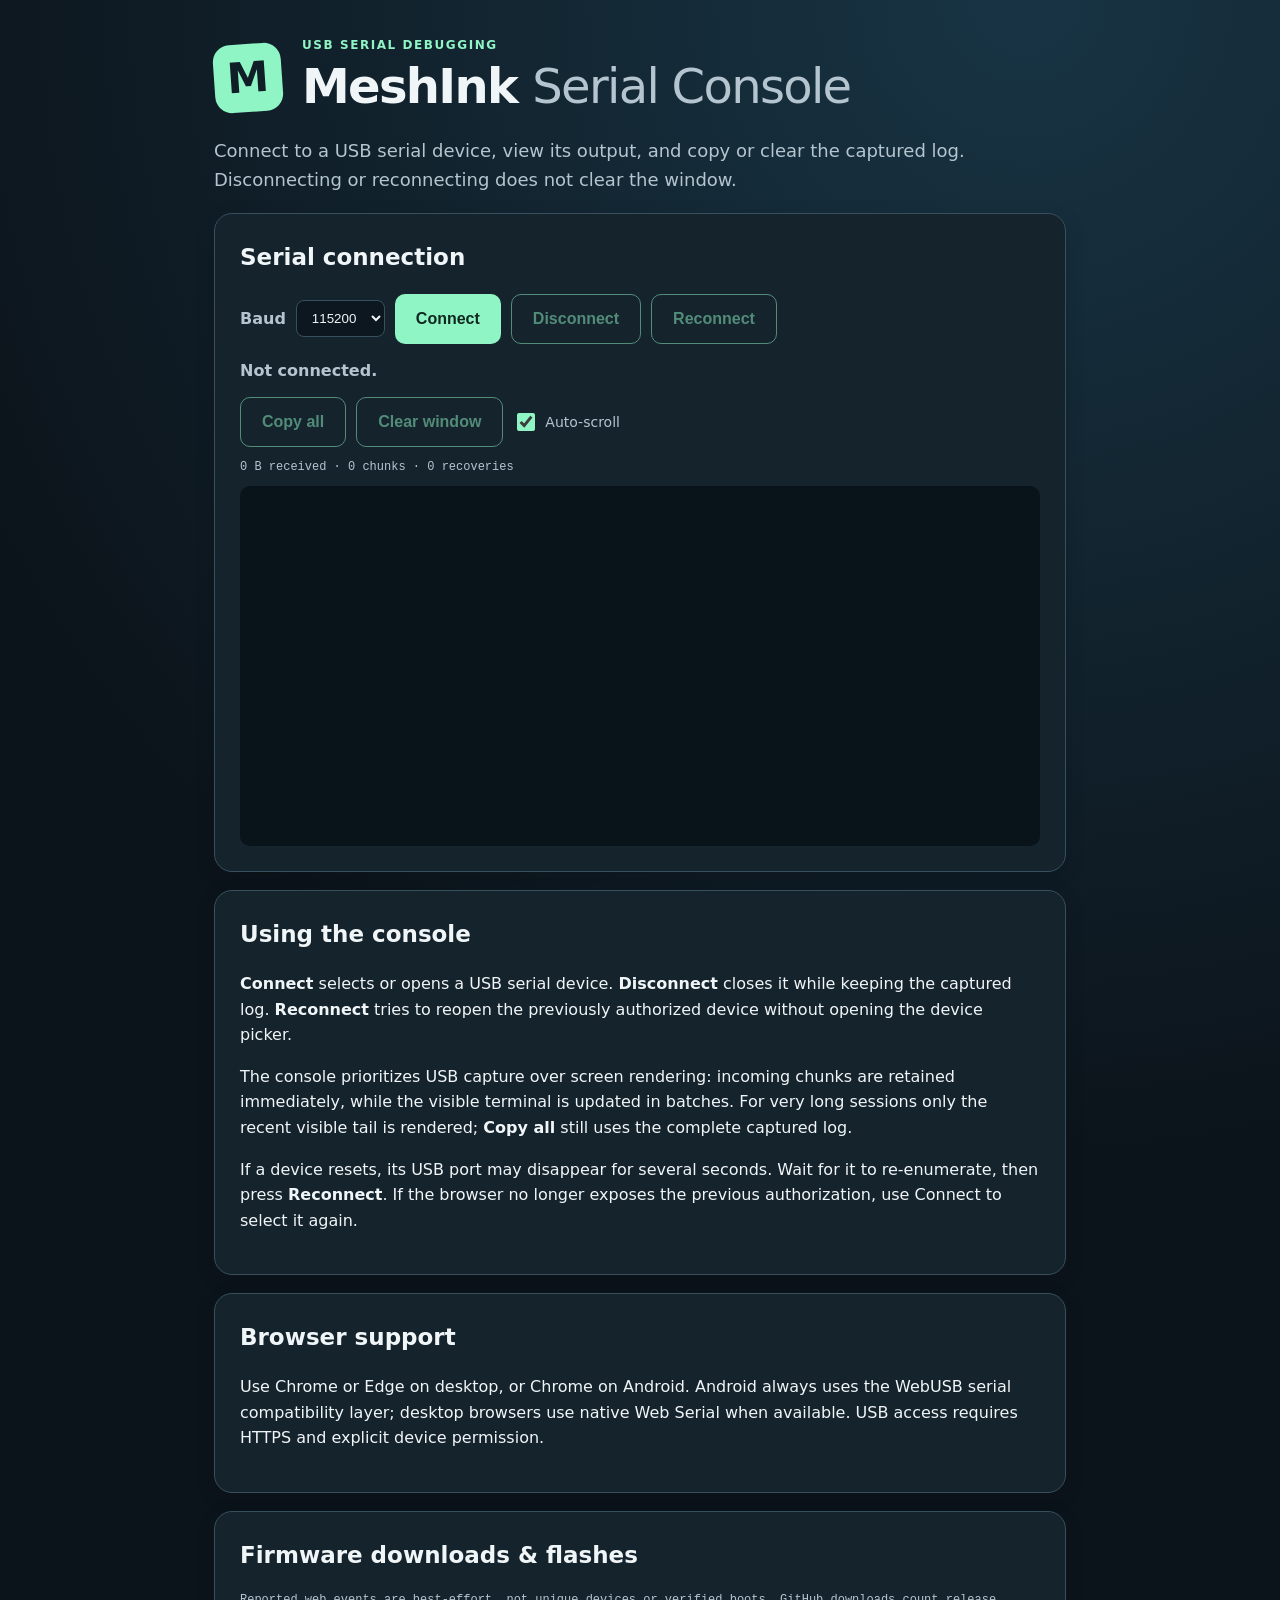
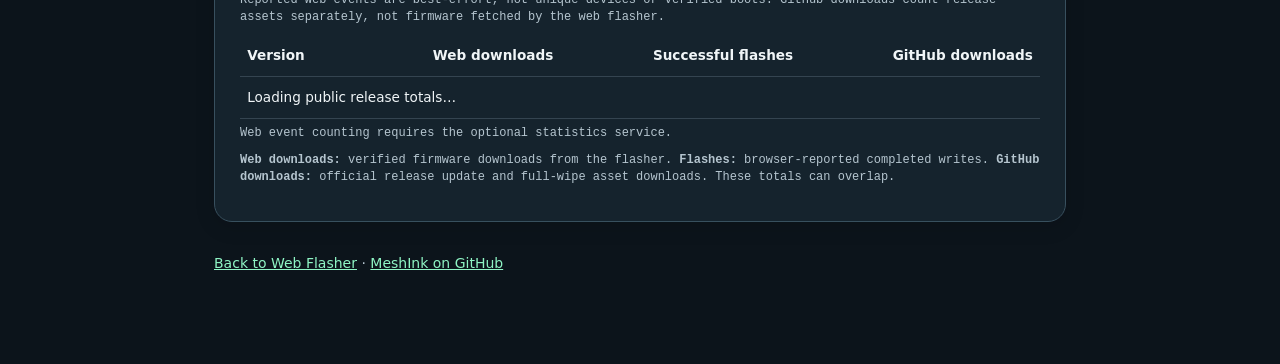
==== commit a9447f41: "web: invalidate cached statistics modules after enabling counters" ====
--- a/web/serial.html
+++ b/web/serial.html
@@ -6,7 +6,7 @@
   <meta name="theme-color" content="#101b24">
   <title>MeshInk · Serial Console</title>
   <link rel="stylesheet" href="./style.css">
-  <script type="module" src="./serial.js"></script>
+  <script type="module" src="./serial.js?v=stats-20261020-2"></script>
 </head>
 <body>
   <main class="shell">
--- a/web/style.css
+++ b/web/style.css
@@ -28,3 +28,10 @@
 .serial-stats{margin:6px 0 10px;color:var(--muted);font:12px/1.4 ui-monospace,Consolas,monospace}
 .serial-monitor-log{min-height:360px;max-height:62vh;white-space:pre;overflow-wrap:normal;overflow:auto}
 @media(max-width:560px){.serial-toolbar button,.serial-log-actions button{flex:1 1 42%}.serial-monitor-log{min-height:320px;max-height:56vh}}
+
+/* Compact version-level usage summary at bottom of the serial console. */
+.usage-table-scroll{max-width:100%;overflow-x:auto}
+.usage-table{width:100%;border-collapse:collapse;font-size:.85rem;font-variant-numeric:tabular-nums}
+.usage-table th,.usage-table td{padding:.6rem .45rem;text-align:right;border-bottom:1px solid rgba(150,170,190,.24);white-space:nowrap}
+.usage-table th:first-child,.usage-table td:first-child{text-align:left}
+.usage-table th{font-weight:600}
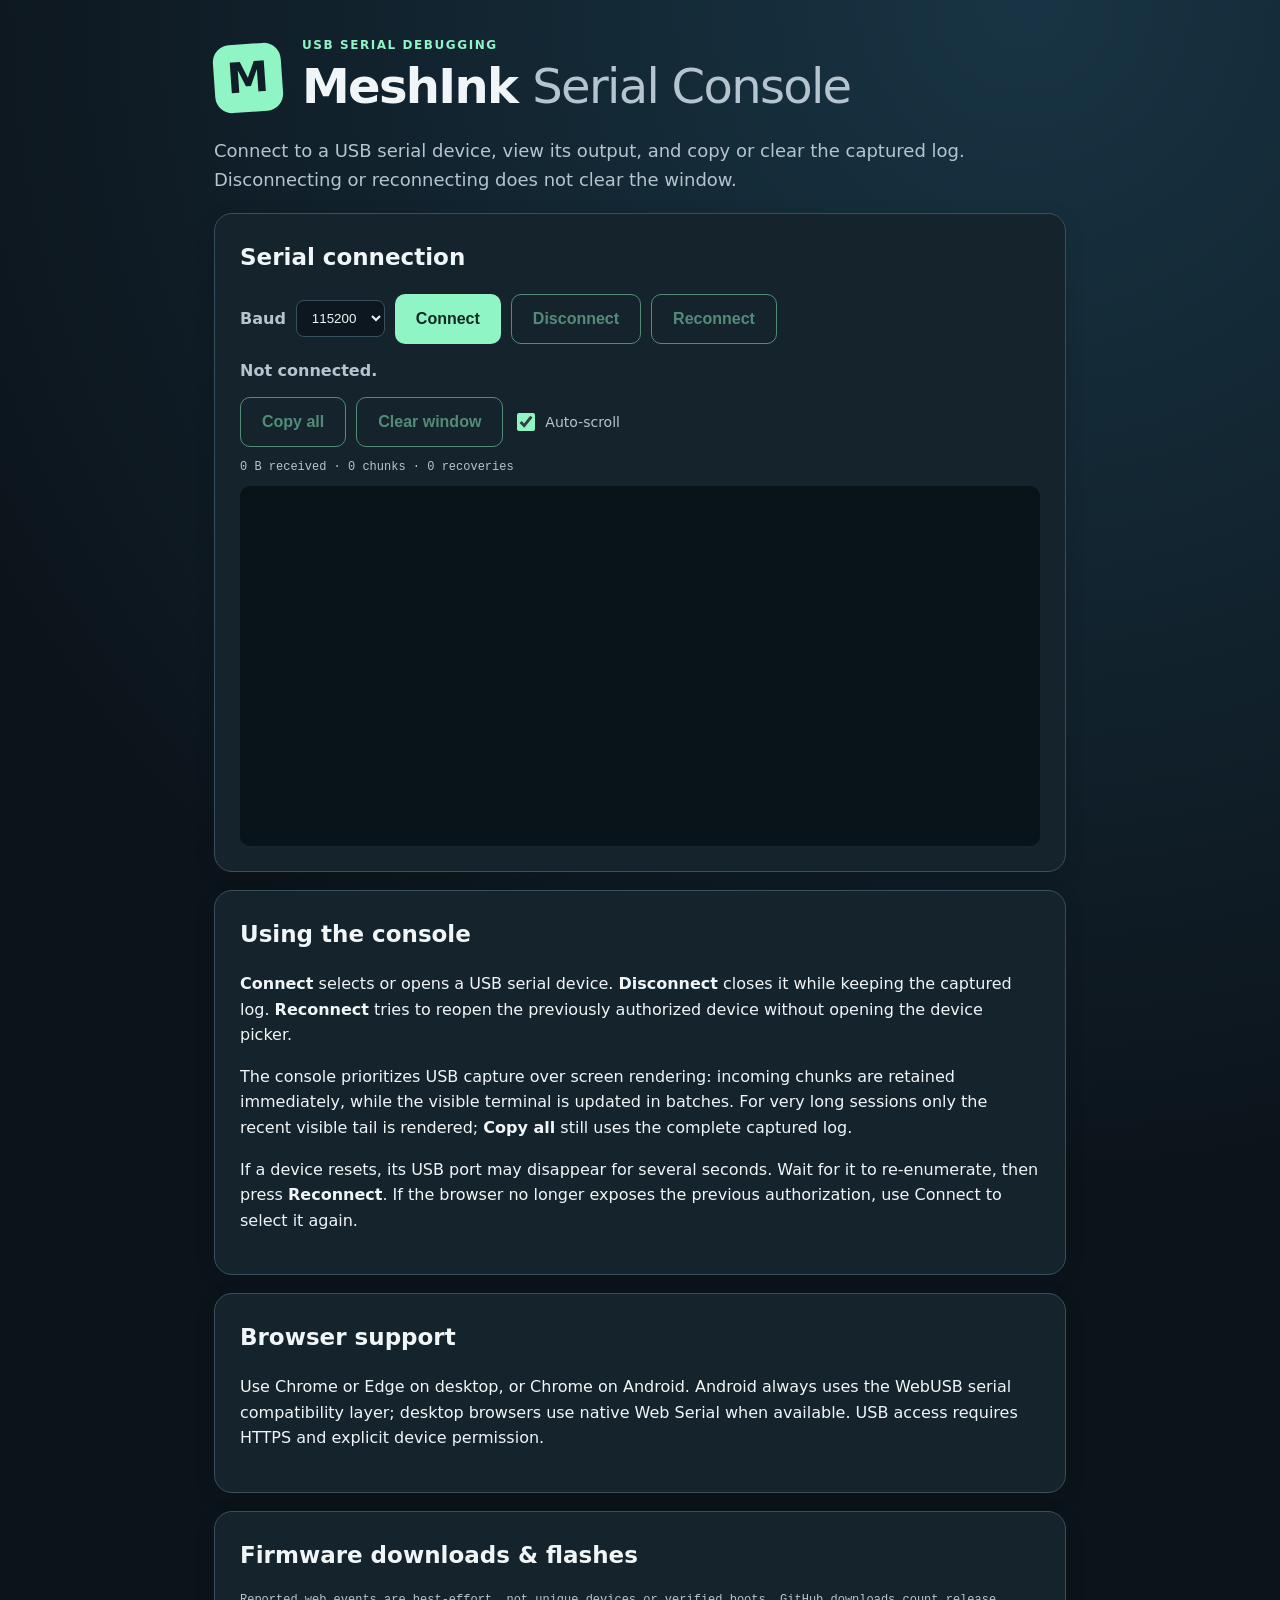
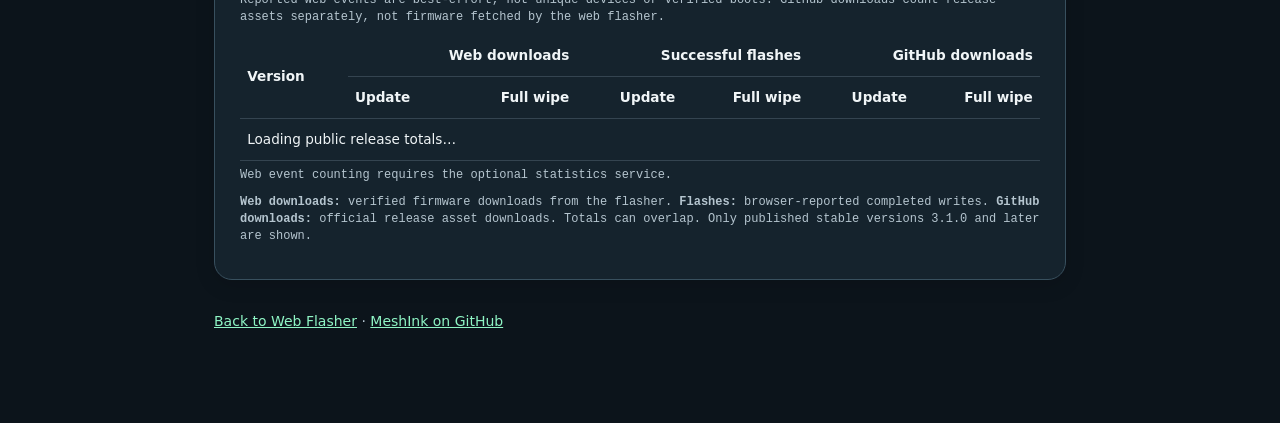
==== commit 37105504: "web: label update and full-wipe columns for tracked releases" ====
--- a/web/serial.html
+++ b/web/serial.html
@@ -6,7 +6,7 @@
   <meta name="theme-color" content="#101b24">
   <title>MeshInk · Serial Console</title>
   <link rel="stylesheet" href="./style.css">
-  <script type="module" src="./serial.js?v=stats-20261020-2"></script>
+  <script type="module" src="./serial.js?v=release-modes-1"></script>
 </head>
 <body>
   <main class="shell">
@@ -59,12 +59,12 @@
       <p class="serial-stats">Reported web events are best-effort, not unique devices or verified boots. GitHub downloads count release assets separately, not firmware fetched by the web flasher.</p>
       <div class="usage-table-scroll">
         <table class="usage-table">
-          <thead><tr><th>Version</th><th>Web downloads</th><th>Successful flashes</th><th>GitHub downloads</th></tr></thead>
-          <tbody id="usage-rows"><tr><td colspan="4">Loading public release totals…</td></tr></tbody>
+          <thead><tr><th rowspan="2">Version</th><th colspan="2">Web downloads</th><th colspan="2">Successful flashes</th><th colspan="2">GitHub downloads</th></tr><tr><th>Update</th><th>Full wipe</th><th>Update</th><th>Full wipe</th><th>Update</th><th>Full wipe</th></tr></thead>
+          <tbody id="usage-rows"><tr><td colspan="7">Loading public release totals…</td></tr></tbody>
         </table>
       </div>
       <p id="usage-status" class="serial-stats" role="status" aria-live="polite">Web event counting requires the optional statistics service.</p>
-      <p class="serial-stats"><strong>Web downloads:</strong> verified firmware downloads from the flasher. <strong>Flashes:</strong> browser-reported completed writes. <strong>GitHub downloads:</strong> official release update and full-wipe asset downloads. These totals can overlap.</p>
+      <p class="serial-stats"><strong>Web downloads:</strong> verified firmware downloads from the flasher. <strong>Flashes:</strong> browser-reported completed writes. <strong>GitHub downloads:</strong> official release asset downloads. Totals can overlap. Only published stable versions 3.1.0 and later are shown.</p>
     </section>
 
     <footer><a href="./">Back to Web Flasher</a> · <a href="https://github.com/samo-nz/mesh-ink" target="_blank" rel="noopener noreferrer">MeshInk on GitHub</a></footer>
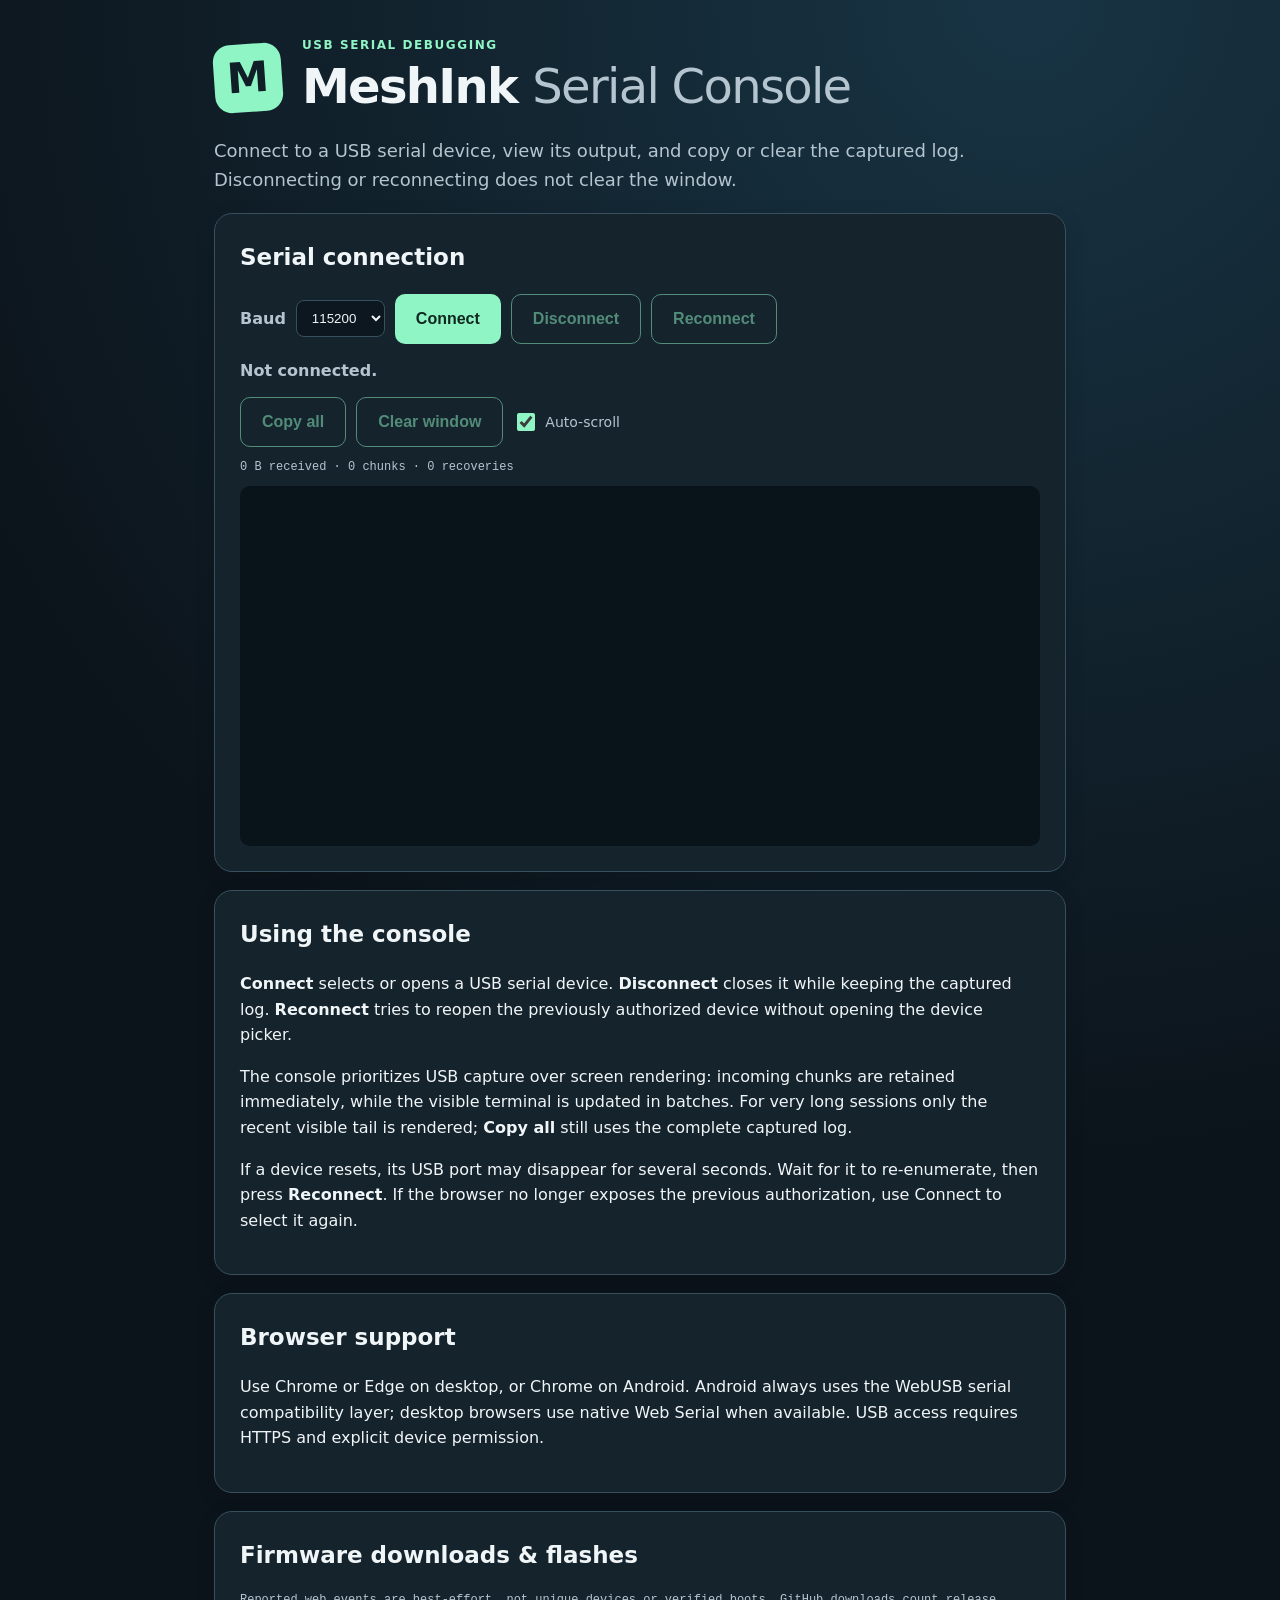
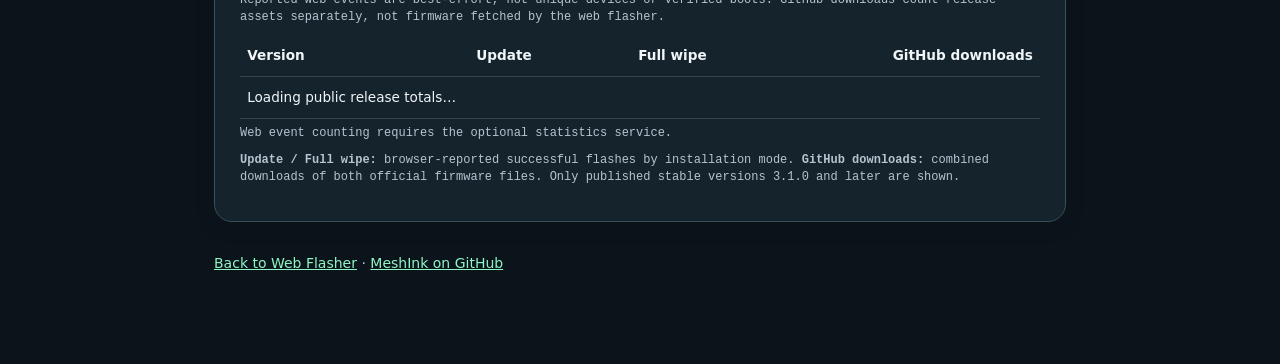
==== commit 48075603: "web: simplify statistics table labels and explanatory text" ====
--- a/web/serial.html
+++ b/web/serial.html
@@ -6,7 +6,7 @@
   <meta name="theme-color" content="#101b24">
   <title>MeshInk · Serial Console</title>
   <link rel="stylesheet" href="./style.css">
-  <script type="module" src="./serial.js?v=release-modes-1"></script>
+  <script type="module" src="./serial.js?v=compact-counts-1"></script>
 </head>
 <body>
   <main class="shell">
@@ -59,12 +59,12 @@
       <p class="serial-stats">Reported web events are best-effort, not unique devices or verified boots. GitHub downloads count release assets separately, not firmware fetched by the web flasher.</p>
       <div class="usage-table-scroll">
         <table class="usage-table">
-          <thead><tr><th rowspan="2">Version</th><th colspan="2">Web downloads</th><th colspan="2">Successful flashes</th><th colspan="2">GitHub downloads</th></tr><tr><th>Update</th><th>Full wipe</th><th>Update</th><th>Full wipe</th><th>Update</th><th>Full wipe</th></tr></thead>
-          <tbody id="usage-rows"><tr><td colspan="7">Loading public release totals…</td></tr></tbody>
+          <thead><tr><th>Version</th><th>Update</th><th>Full wipe</th><th>GitHub downloads</th></tr></thead>
+          <tbody id="usage-rows"><tr><td colspan="4">Loading public release totals…</td></tr></tbody>
         </table>
       </div>
       <p id="usage-status" class="serial-stats" role="status" aria-live="polite">Web event counting requires the optional statistics service.</p>
-      <p class="serial-stats"><strong>Web downloads:</strong> verified firmware downloads from the flasher. <strong>Flashes:</strong> browser-reported completed writes. <strong>GitHub downloads:</strong> official release asset downloads. Totals can overlap. Only published stable versions 3.1.0 and later are shown.</p>
+      <p class="serial-stats"><strong>Update / Full wipe:</strong> browser-reported successful flashes by installation mode. <strong>GitHub downloads:</strong> combined downloads of both official firmware files. Only published stable versions 3.1.0 and later are shown.</p>
     </section>
 
     <footer><a href="./">Back to Web Flasher</a> · <a href="https://github.com/samo-nz/mesh-ink" target="_blank" rel="noopener noreferrer">MeshInk on GitHub</a></footer>
